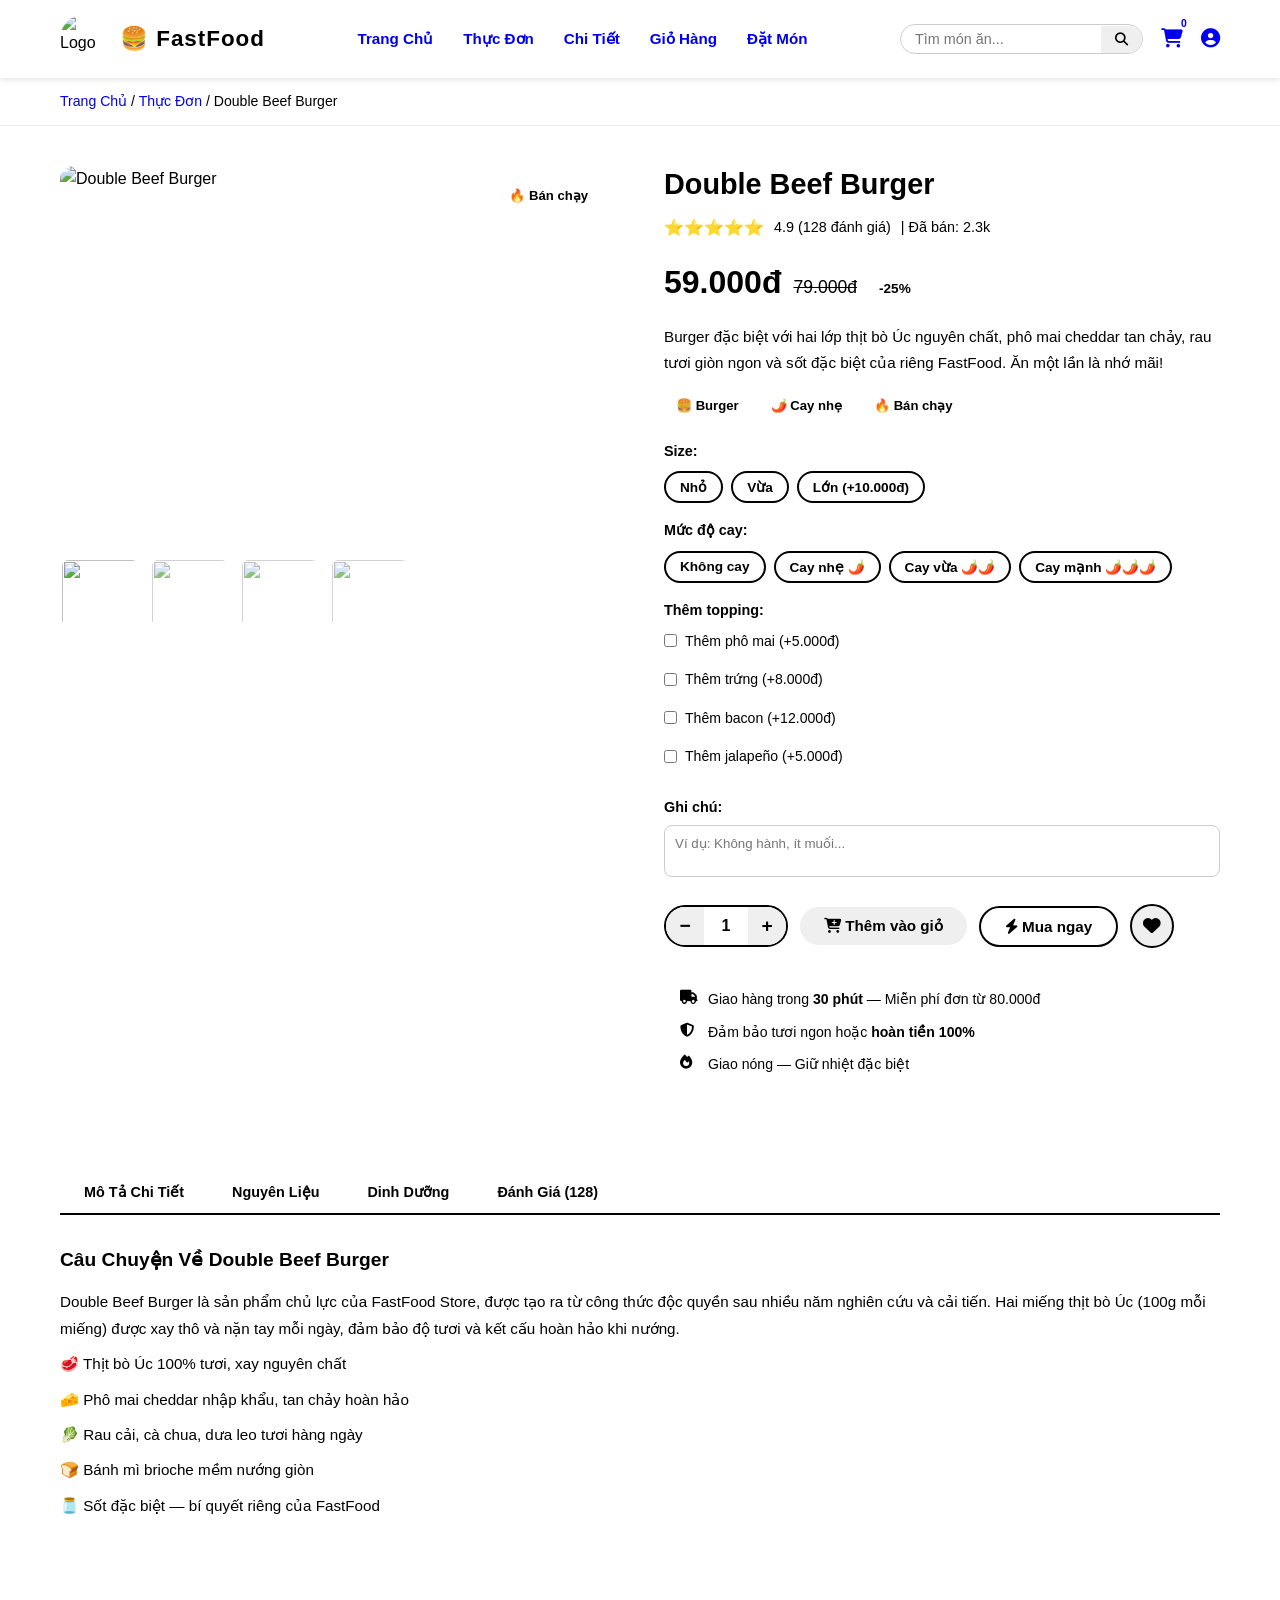
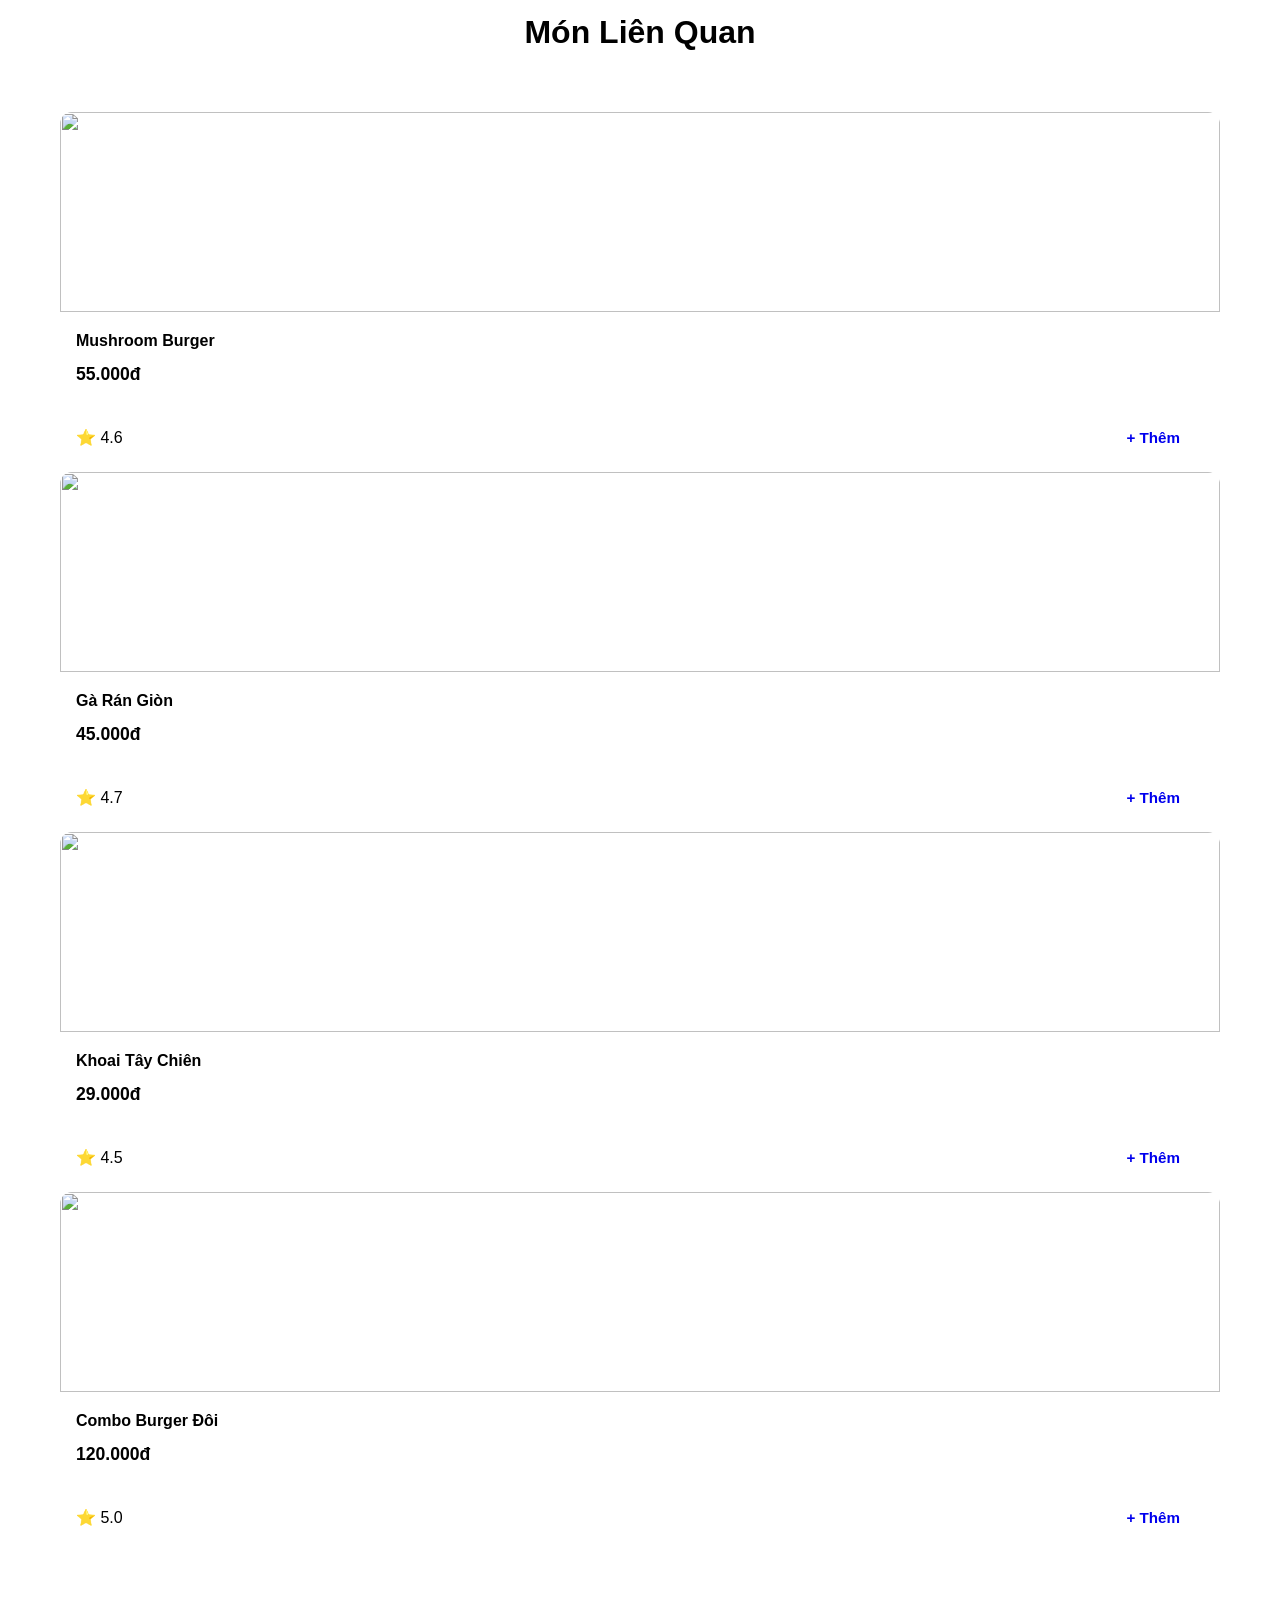
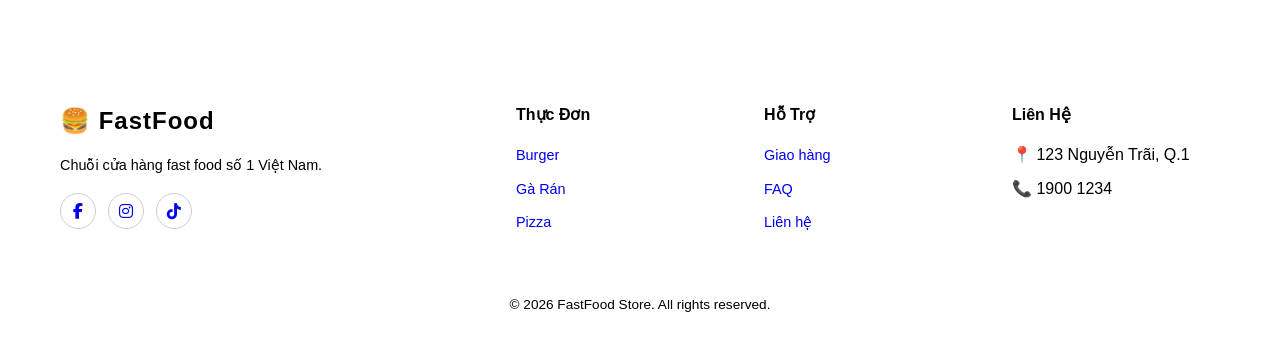
==== FastFood/FastFood Store/chitiet.html @ be637be1 "first commit" ====
<!DOCTYPE html>
<html lang="vi">
<head>
  <meta charset="UTF-8" />
  <meta name="viewport" content="width=device-width, initial-scale=1.0" />
  <title>FastFood Store - Chi Tiết Sản Phẩm</title>
  <link rel="stylesheet" href="https://cdnjs.cloudflare.com/ajax/libs/font-awesome/6.5.0/css/all.min.css" />
  <link href="https://fonts.googleapis.com/css2?family=Poppins:wght@400;600;700;800&display=swap" rel="stylesheet" />
  <link rel="stylesheet" href="css/style.css" />
  <link rel="stylesheet" href="css/chitiet.css" />
</head>
<body>

  <!-- ====== HEADER ====== -->
  <header>
    <div class="header-inner">
      <div class="logo">
        <img src="images/logo.png" alt="Logo" />
        <span class="logo-text">🍔 FastFood</span>
      </div>
      <nav id="main-nav">
        <ul>
          <li><a href="index.html">Trang Chủ</a></li>
          <li><a href="sanpham.html">Thực Đơn</a></li>
          <li><a href="chitiet.html" class="active">Chi Tiết</a></li>
          <li><a href="giohang.html">Giỏ Hàng</a></li>
          <li><a href="datmon.html">Đặt Món</a></li>
        </ul>
      </nav>
      <div class="header-icons">
        <div class="search-bar">
          <input type="text" placeholder="Tìm món ăn..." />
          <button><i class="fa fa-search"></i></button>
        </div>
        <a href="giohang.html"><i class="fa fa-shopping-cart"></i><span class="cart-badge">0</span></a>
        <a href="#"><i class="fa fa-user-circle"></i></a>
        <div class="hamburger" onclick="toggleNav()"><span></span><span></span><span></span></div>
      </div>
    </div>
  </header>

  <!-- ====== MAIN ====== -->
  <main>

    <!-- BREADCRUMB -->
    <div class="breadcrumb">
      <div class="container">
        <a href="index.html">Trang Chủ</a> /
        <a href="sanpham.html">Thực Đơn</a> /
        <span>Double Beef Burger</span>
      </div>
    </div>

    <!-- ── CHI TIẾT SẢN PHẨM ── -->
    <section class="product-detail">
      <div class="container">
        <div class="detail-layout">

          <!-- CỘT TRÁI: Ảnh sản phẩm -->
          <div class="detail-gallery">
            <!-- Ảnh chính -->
            <div class="gallery-main">
              <img src="images/burger1.jpg" alt="Double Beef Burger" id="main-img" />
              <div class="gallery-badge">🔥 Bán chạy</div>
            </div>
            <!-- Thumbnails -->
            <div class="gallery-thumbs">
              <img src="images/burger1.jpg" alt="" class="thumb active" onclick="changeImg(this)" />
              <img src="images/burger1-angle2.jpg" alt="" class="thumb" onclick="changeImg(this)" />
              <img src="images/burger1-detail.jpg" alt="" class="thumb" onclick="changeImg(this)" />
              <img src="images/burger1-ingredients.jpg" alt="" class="thumb" onclick="changeImg(this)" />
            </div>
          </div>

          <!-- CỘT PHẢI: Thông tin sản phẩm -->
          <div class="detail-info">

            <!-- Tên & Đánh giá -->
            <h1 class="product-name">Double Beef Burger</h1>
            <div class="product-rating">
              <span class="stars">⭐⭐⭐⭐⭐</span>
              <span class="rating-count">4.9 (128 đánh giá)</span>
              <span class="sold-count">| Đã bán: 2.3k</span>
            </div>

            <!-- Giá -->
            <div class="product-price">
              <span class="price-current">59.000đ</span>
              <span class="price-old">79.000đ</span>
              <span class="price-discount">-25%</span>
            </div>

            <!-- Mô tả ngắn -->
            <p class="product-short-desc">
              Burger đặc biệt với hai lớp thịt bò Úc nguyên chất, phô mai cheddar tan chảy,
              rau tươi giòn ngon và sốt đặc biệt của riêng FastFood. Ăn một lần là nhớ mãi!
            </p>

            <!-- Tag -->
            <div class="product-tags">
              <span class="tag">🍔 Burger</span>
              <span class="tag">🌶️ Cay nhẹ</span>
              <span class="tag">🔥 Bán chạy</span>
            </div>

            <!-- Chọn tùy chọn -->
            <div class="product-options">

              <div class="option-group">
                <label>Size:</label>
                <div class="option-buttons">
                  <button class="opt-btn">Nhỏ</button>
                  <button class="opt-btn active">Vừa</button>
                  <button class="opt-btn">Lớn (+10.000đ)</button>
                </div>
              </div>

              <div class="option-group">
                <label>Mức độ cay:</label>
                <div class="option-buttons">
                  <button class="opt-btn active">Không cay</button>
                  <button class="opt-btn">Cay nhẹ 🌶️</button>
                  <button class="opt-btn">Cay vừa 🌶️🌶️</button>
                  <button class="opt-btn">Cay mạnh 🌶️🌶️🌶️</button>
                </div>
              </div>

              <div class="option-group">
                <label>Thêm topping:</label>
                <div class="topping-list">
                  <label><input type="checkbox" /> Thêm phô mai (+5.000đ)</label>
                  <label><input type="checkbox" /> Thêm trứng (+8.000đ)</label>
                  <label><input type="checkbox" /> Thêm bacon (+12.000đ)</label>
                  <label><input type="checkbox" /> Thêm jalapeño (+5.000đ)</label>
                </div>
              </div>

            </div>

            <!-- Ghi chú -->
            <div class="note-group">
              <label>Ghi chú:</label>
              <textarea placeholder="Ví dụ: Không hành, ít muối..." rows="2"></textarea>
            </div>

            <!-- Số lượng & Nút -->
            <div class="product-actions">
              <div class="qty-control">
                <button onclick="changeQty(-1)">−</button>
                <span id="qty-display">1</span>
                <button onclick="changeQty(1)">+</button>
              </div>
              <button class="btn btn-primary" onclick="addToCart()">
                <i class="fa fa-cart-plus"></i> Thêm vào giỏ
              </button>
              <button class="btn btn-outline">
                <i class="fa fa-bolt"></i> Mua ngay
              </button>
              <button class="btn-icon btn-wishlist" title="Yêu thích">
                <i class="fa fa-heart"></i>
              </button>
            </div>

            <!-- Thông tin giao hàng -->
            <div class="delivery-info">
              <div class="delivery-item">
                <i class="fa fa-truck"></i>
                <span>Giao hàng trong <strong>30 phút</strong> — Miễn phí đơn từ 80.000đ</span>
              </div>
              <div class="delivery-item">
                <i class="fa fa-shield-alt"></i>
                <span>Đảm bảo tươi ngon hoặc <strong>hoàn tiền 100%</strong></span>
              </div>
              <div class="delivery-item">
                <i class="fa fa-fire"></i>
                <span>Giao nóng — Giữ nhiệt đặc biệt</span>
              </div>
            </div>

          </div><!-- /detail-info -->

        </div><!-- /detail-layout -->
      </div><!-- /container -->
    </section>

    <!-- ── TABS: Mô tả | Thành phần | Dinh dưỡng | Đánh giá ── -->
    <section class="product-tabs-section">
      <div class="container">
        <div class="tabs">
          <button class="tab-btn active" data-tab="tab-desc">Mô Tả Chi Tiết</button>
          <button class="tab-btn" data-tab="tab-ingredients">Nguyên Liệu</button>
          <button class="tab-btn" data-tab="tab-nutrition">Dinh Dưỡng</button>
          <button class="tab-btn" data-tab="tab-reviews">Đánh Giá (128)</button>
        </div>

        <!-- Tab 1: Mô tả -->
        <div class="tab-content active" id="tab-desc">
          <h3>Câu Chuyện Về Double Beef Burger</h3>
          <p>Double Beef Burger là sản phẩm chủ lực của FastFood Store, được tạo ra từ công thức độc quyền sau nhiều năm nghiên cứu và cải tiến. Hai miếng thịt bò Úc (100g mỗi miếng) được xay thô và nặn tay mỗi ngày, đảm bảo độ tươi và kết cấu hoàn hảo khi nướng.</p>
          <ul>
            <li>🥩 Thịt bò Úc 100% tươi, xay nguyên chất</li>
            <li>🧀 Phô mai cheddar nhập khẩu, tan chảy hoàn hảo</li>
            <li>🥬 Rau cải, cà chua, dưa leo tươi hàng ngày</li>
            <li>🍞 Bánh mì brioche mềm nướng giòn</li>
            <li>🫙 Sốt đặc biệt — bí quyết riêng của FastFood</li>
          </ul>
        </div>

        <!-- Tab 2: Nguyên liệu -->
        <div class="tab-content" id="tab-ingredients">
          <div class="ingredients-grid">
            <div class="ingredient-item">
              <img src="images/beef.jpg" alt="Thịt bò" />
              <p>Thịt bò Úc</p>
            </div>
            <div class="ingredient-item">
              <img src="images/cheese.jpg" alt="Phô mai" />
              <p>Phô mai Cheddar</p>
            </div>
            <div class="ingredient-item">
              <img src="images/bun.jpg" alt="Bánh mì" />
              <p>Bánh Brioche</p>
            </div>
            <div class="ingredient-item">
              <img src="images/sauce.jpg" alt="Sốt" />
              <p>Sốt Đặc Biệt</p>
            </div>
            <div class="ingredient-item">
              <img src="images/lettuce.jpg" alt="Rau" />
              <p>Rau Tươi</p>
            </div>
          </div>
          <div class="allergen-box">
            <strong>⚠️ Cảnh báo dị ứng:</strong> Chứa gluten (lúa mì), sữa, trứng. Không phù hợp cho người ăn chay.
          </div>
        </div>

        <!-- Tab 3: Dinh dưỡng -->
        <div class="tab-content" id="tab-nutrition">
          <div class="nutrition-table">
            <table>
              <thead>
                <tr><th>Thành phần</th><th>Mỗi khẩu phần (1 burger)</th><th>% DV</th></tr>
              </thead>
              <tbody>
                <tr><td>Năng lượng</td><td>580 kcal</td><td>29%</td></tr>
                <tr><td>Chất béo tổng</td><td>28g</td><td>36%</td></tr>
                <tr><td>Chất béo bão hòa</td><td>11g</td><td>55%</td></tr>
                <tr><td>Cholesterol</td><td>95mg</td><td>32%</td></tr>
                <tr><td>Natri</td><td>890mg</td><td>39%</td></tr>
                <tr><td>Carbohydrate</td><td>42g</td><td>15%</td></tr>
                <tr><td>Đường</td><td>8g</td><td>—</td></tr>
                <tr><td>Protein</td><td>38g</td><td>76%</td></tr>
                <tr><td>Chất xơ</td><td>3g</td><td>11%</td></tr>
              </tbody>
            </table>
          </div>
        </div>

        <!-- Tab 4: Đánh giá -->
        <div class="tab-content" id="tab-reviews">
          <!-- Tổng quan đánh giá -->
          <div class="review-summary">
            <div class="review-avg">
              <span class="avg-score">4.9</span>
              <div class="avg-stars">⭐⭐⭐⭐⭐</div>
              <p>128 đánh giá</p>
            </div>
            <div class="review-bars">
              <div class="bar-row"><span>5⭐</span><div class="bar"><div class="bar-fill" style="width:80%"></div></div><span>80%</span></div>
              <div class="bar-row"><span>4⭐</span><div class="bar"><div class="bar-fill" style="width:15%"></div></div><span>15%</span></div>
              <div class="bar-row"><span>3⭐</span><div class="bar"><div class="bar-fill" style="width:4%"></div></div><span>4%</span></div>
              <div class="bar-row"><span>2⭐</span><div class="bar"><div class="bar-fill" style="width:1%"></div></div><span>1%</span></div>
              <div class="bar-row"><span>1⭐</span><div class="bar"><div class="bar-fill" style="width:0%"></div></div><span>0%</span></div>
            </div>
          </div>

          <!-- Danh sách reviews -->
          <div class="review-list">
            <div class="review-item">
              <div class="review-author">
                <img src="images/user1.jpg" alt="User" />
                <div>
                  <strong>Nguyễn Minh</strong>
                  <span>⭐⭐⭐⭐⭐</span>
                  <small>01/10/2026</small>
                </div>
              </div>
              <p>"Burger cực ngon! Thịt bò tươi, phô mai tan chảy hoàn hảo. Lần sau chắc chắn đặt lại!"</p>
              <div class="review-helpful">
                <button><i class="fa fa-thumbs-up"></i> Hữu ích (12)</button>
              </div>
            </div>
            <div class="review-item">
              <div class="review-author">
                <img src="images/user2.jpg" alt="User" />
                <div>
                  <strong>Trần Thu Hà</strong>
                  <span>⭐⭐⭐⭐⭐</span>
                  <small>28/09/2026</small>
                </div>
              </div>
              <p>"Giao hàng nhanh, đồ ăn còn nóng hổi. Sốt đặc biệt mới ăn lần đầu mà đã ghiền!"</p>
              <div class="review-helpful">
                <button><i class="fa fa-thumbs-up"></i> Hữu ích (8)</button>
              </div>
            </div>
          </div>

          <!-- Form viết đánh giá -->
          <div class="write-review">
            <h4>Viết Đánh Giá Của Bạn</h4>
            <div class="star-select">
              <span>⭐</span><span>⭐</span><span>⭐</span><span>⭐</span><span>⭐</span>
            </div>
            <textarea placeholder="Chia sẻ cảm nhận của bạn..." rows="3"></textarea>
            <button class="btn btn-primary">Gửi Đánh Giá</button>
          </div>
        </div>

      </div><!-- /container -->
    </section>

    <!-- ── SẢN PHẨM LIÊN QUAN ── -->
    <section class="related-section">
      <div class="container">
        <div class="section-title">
          <h2>Món Liên Quan</h2>
          <div class="divider"></div>
        </div>
        <div class="products-grid">
          <div class="card">
            <img src="images/burger2.jpg" alt="" class="card-img"/>
            <div class="card-body">
              <h3 class="card-title">Mushroom Burger</h3>
              <span class="card-price">55.000đ</span>
            </div>
            <div class="card-footer">
              <span>⭐ 4.6</span>
              <a href="chitiet.html" class="btn btn-primary btn-sm">+ Thêm</a>
            </div>
          </div>
          <div class="card">
            <img src="images/chicken1.jpg" alt="" class="card-img"/>
            <div class="card-body">
              <h3 class="card-title">Gà Rán Giòn</h3>
              <span class="card-price">45.000đ</span>
            </div>
            <div class="card-footer">
              <span>⭐ 4.7</span>
              <a href="chitiet.html" class="btn btn-primary btn-sm">+ Thêm</a>
            </div>
          </div>
          <div class="card">
            <img src="images/fries1.jpg" alt="" class="card-img"/>
            <div class="card-body">
              <h3 class="card-title">Khoai Tây Chiên</h3>
              <span class="card-price">29.000đ</span>
            </div>
            <div class="card-footer">
              <span>⭐ 4.5</span>
              <a href="chitiet.html" class="btn btn-primary btn-sm">+ Thêm</a>
            </div>
          </div>
          <div class="card">
            <img src="images/combo1.jpg" alt="" class="card-img"/>
            <div class="card-body">
              <h3 class="card-title">Combo Burger Đôi</h3>
              <span class="card-price">120.000đ</span>
            </div>
            <div class="card-footer">
              <span>⭐ 5.0</span>
              <a href="chitiet.html" class="btn btn-primary btn-sm">+ Thêm</a>
            </div>
          </div>
        </div>
      </div>
    </section>

  </main>

  <!-- ====== FOOTER ====== -->
  <footer>
    <div class="footer-grid">
      <div class="footer-col footer-brand">
        <div class="logo-text">🍔 FastFood</div>
        <p>Chuỗi cửa hàng fast food số 1 Việt Nam.</p>
        <div class="social-links">
          <a href="#"><i class="fab fa-facebook-f"></i></a>
          <a href="#"><i class="fab fa-instagram"></i></a>
          <a href="#"><i class="fab fa-tiktok"></i></a>
        </div>
      </div>
      <div class="footer-col">
        <h4>Thực Đơn</h4>
        <ul><li><a href="#">Burger</a></li><li><a href="#">Gà Rán</a></li><li><a href="#">Pizza</a></li></ul>
      </div>
      <div class="footer-col">
        <h4>Hỗ Trợ</h4>
        <ul><li><a href="#">Giao hàng</a></li><li><a href="#">FAQ</a></li><li><a href="#">Liên hệ</a></li></ul>
      </div>
      <div class="footer-col">
        <h4>Liên Hệ</h4>
        <ul><li>📍 123 Nguyễn Trãi, Q.1</li><li>📞 1900 1234</li></ul>
      </div>
    </div>
    <div class="footer-bottom"><p>© 2026 FastFood Store. All rights reserved.</p></div>
  </footer>

  <script>
    function toggleNav() {
      document.getElementById('main-nav').classList.toggle('open');
    }
    // Tabs
    document.querySelectorAll('.tab-btn').forEach(btn => {
      btn.addEventListener('click', function() {
        document.querySelectorAll('.tab-btn').forEach(b => b.classList.remove('active'));
        document.querySelectorAll('.tab-content').forEach(c => c.classList.remove('active'));
        this.classList.add('active');
        document.getElementById(this.dataset.tab).classList.add('active');
      });
    });
    // Quantity
    let qty = 1;
    function changeQty(delta) {
      qty = Math.max(1, qty + delta);
      document.getElementById('qty-display').textContent = qty;
    }
    // Gallery
    function changeImg(el) {
      document.querySelectorAll('.thumb').forEach(t => t.classList.remove('active'));
      el.classList.add('active');
      document.getElementById('main-img').src = el.src;
    }
    // Options
    document.querySelectorAll('.opt-btn').forEach(btn => {
      btn.addEventListener('click', function() {
        this.closest('.option-buttons').querySelectorAll('.opt-btn').forEach(b => b.classList.remove('active'));
        this.classList.add('active');
      });
    });
  </script>

</body>
</html>
---- FastFood/FastFood Store/css/style.css ----
/* ===========================
   STYLE.CSS - GLOBAL STYLES
   FASTFOOD-STORE
   =========================== */

/* --- RESET & BASE --- */
* {
  margin: 0;
  padding: 0;
  box-sizing: border-box;
}

body {
  font-family: 'Segoe UI', Tahoma, Geneva, Verdana, sans-serif;
  font-size: 16px;
  line-height: 1.6;
  /* TODO: background-color: ; */
  /* TODO: color: ; */
}

a {
  text-decoration: none;
  /* TODO: color: ; */
}

a:hover {
  /* TODO: color: ; */
}

ul {
  list-style: none;
}

img {
  max-width: 100%;
  display: block;
}

.container {
  max-width: 1200px;
  margin: 0 auto;
  padding: 0 20px;
}

/* ===========================
   HEADER
   =========================== */
header {
  /* TODO: background-color: ; */
  /* TODO: border-bottom: ; */
  position: sticky;
  top: 0;
  z-index: 999;
  box-shadow: 0 2px 6px rgba(0,0,0,0.1);
}

.header-inner {
  display: flex;
  align-items: center;
  justify-content: space-between;
  padding: 14px 20px;
  max-width: 1200px;
  margin: 0 auto;
}

/* Logo */
.logo {
  display: flex;
  align-items: center;
  gap: 10px;
}

.logo img {
  width: 50px;
  height: 50px;
  border-radius: 50%;
  /* TODO: border: 2px solid ; */
  object-fit: cover;
}

.logo-text {
  font-size: 1.4rem;
  font-weight: 800;
  letter-spacing: 1px;
  /* TODO: color: ; */
}

/* Navigation */
nav ul {
  display: flex;
  gap: 30px;
}

nav ul li a {
  font-weight: 600;
  font-size: 0.95rem;
  padding: 6px 0;
  /* TODO: color: ; */
  border-bottom: 2px solid transparent;
  transition: border-color 0.2s;
}

nav ul li a:hover,
nav ul li a.active {
  /* TODO: border-bottom-color: ; */
  /* TODO: color: ; */
}

/* Header Icons (Search, Cart, User) */
.header-icons {
  display: flex;
  align-items: center;
  gap: 18px;
}

.header-icons a {
  font-size: 1.2rem;
  position: relative;
  /* TODO: color: ; */
}

/* Cart badge */
.cart-badge {
  position: absolute;
  top: -8px;
  right: -10px;
  font-size: 0.65rem;
  font-weight: 700;
  width: 18px;
  height: 18px;
  border-radius: 50%;
  display: flex;
  align-items: center;
  justify-content: center;
  /* TODO: background-color: ; */
  /* TODO: color: ; */
}

/* Search Bar inline */
.search-bar {
  display: flex;
  align-items: center;
  border: 1px solid #ccc;
  border-radius: 25px;
  overflow: hidden;
  /* TODO: background-color: ; */
}

.search-bar input {
  border: none;
  outline: none;
  padding: 6px 14px;
  font-size: 0.9rem;
  background: transparent;
  /* TODO: color: ; */
  width: 200px;
}

.search-bar button {
  border: none;
  padding: 6px 14px;
  cursor: pointer;
  /* TODO: background-color: ; */
  /* TODO: color: ; */
}

/* Hamburger (Mobile) */
.hamburger {
  display: none;
  flex-direction: column;
  gap: 5px;
  cursor: pointer;
}

.hamburger span {
  display: block;
  width: 25px;
  height: 3px;
  border-radius: 3px;
  /* TODO: background-color: ; */
}

/* ===========================
   FOOTER
   =========================== */
footer {
  /* TODO: background-color: ; */
  /* TODO: color: ; */
  padding: 50px 0 20px;
  margin-top: 60px;
}

.footer-grid {
  display: grid;
  grid-template-columns: 2fr 1fr 1fr 1fr;
  gap: 40px;
  max-width: 1200px;
  margin: 0 auto;
  padding: 0 20px;
}

.footer-brand .logo-text {
  font-size: 1.5rem;
  margin-bottom: 12px;
}

.footer-brand p {
  font-size: 0.9rem;
  /* TODO: color: ; */
  line-height: 1.7;
}

.footer-col h4 {
  font-size: 1rem;
  font-weight: 700;
  margin-bottom: 14px;
  /* TODO: color: ; */
}

.footer-col ul li {
  margin-bottom: 8px;
}

.footer-col ul li a {
  font-size: 0.9rem;
  /* TODO: color: ; */
  transition: color 0.2s;
}

.footer-col ul li a:hover {
  /* TODO: color: ; */
}

/* Social Icons */
.social-links {
  display: flex;
  gap: 12px;
  margin-top: 16px;
}

.social-links a {
  width: 36px;
  height: 36px;
  border-radius: 50%;
  display: flex;
  align-items: center;
  justify-content: center;
  font-size: 1rem;
  border: 1px solid #ccc;
  /* TODO: color: ; */
  /* TODO: background-color: ; */
  transition: all 0.2s;
}

.social-links a:hover {
  /* TODO: background-color: ; */
  /* TODO: color: ; */
}

/* Footer Bottom */
.footer-bottom {
  text-align: center;
  padding: 20px;
  margin-top: 30px;
  border-top: 1px solid rgba(255,255,255,0.1);
  font-size: 0.85rem;
  /* TODO: color: ; */
}

/* ===========================
   BUTTONS
   =========================== */
.btn {
  display: inline-block;
  padding: 10px 24px;
  border-radius: 25px;
  font-weight: 600;
  font-size: 0.95rem;
  cursor: pointer;
  border: none;
  transition: all 0.25s;
}

.btn-primary {
  /* TODO: background-color: ; */
  /* TODO: color: ; */
}

.btn-primary:hover {
  /* TODO: background-color: ; */
}

.btn-outline {
  background: transparent;
  border: 2px solid;
  /* TODO: border-color: ; */
  /* TODO: color: ; */
}

.btn-outline:hover {
  /* TODO: background-color: ; */
  /* TODO: color: ; */
}

/* ===========================
   SECTION TITLE
   =========================== */
.section-title {
  text-align: center;
  margin-bottom: 40px;
}

.section-title h2 {
  font-size: 2rem;
  font-weight: 800;
  /* TODO: color: ; */
}

.section-title p {
  font-size: 1rem;
  margin-top: 8px;
  /* TODO: color: ; */
}

.section-title .divider {
  width: 60px;
  height: 4px;
  border-radius: 2px;
  margin: 10px auto 0;
  /* TODO: background-color: ; */
}

/* ===========================
   PRODUCT CARD (shared)
   =========================== */
.card {
  border-radius: 12px;
  overflow: hidden;
  /* TODO: background-color: ; */
  /* TODO: box-shadow: ; */
  transition: transform 0.25s, box-shadow 0.25s;
}

.card:hover {
  transform: translateY(-5px);
  /* TODO: box-shadow: ; */
}

.card-img {
  width: 100%;
  height: 200px;
  object-fit: cover;
}

.card-body {
  padding: 16px;
}

.card-title {
  font-size: 1rem;
  font-weight: 700;
  margin-bottom: 6px;
  /* TODO: color: ; */
}

.card-desc {
  font-size: 0.85rem;
  /* TODO: color: ; */
  margin-bottom: 10px;
}

.card-price {
  font-size: 1.1rem;
  font-weight: 800;
  /* TODO: color: ; */
}

.card-footer {
  display: flex;
  justify-content: space-between;
  align-items: center;
  padding: 12px 16px;
  /* TODO: border-top: 1px solid ; */
}

/* ===========================
   RESPONSIVE
   =========================== */
@media (max-width: 992px) {
  .footer-grid {
    grid-template-columns: 1fr 1fr;
  }
}

@media (max-width: 768px) {
  nav {
    display: none;
  }

  nav.open {
    display: block;
    position: absolute;
    top: 70px;
    left: 0;
    width: 100%;
    padding: 20px;
    /* TODO: background-color: ; */
  }

  nav.open ul {
    flex-direction: column;
    gap: 14px;
  }

  .hamburger {
    display: flex;
  }

  .footer-grid {
    grid-template-columns: 1fr;
  }

  .search-bar {
    display: none;
  }
}
---- FastFood/FastFood Store/css/chitiet.css ----
/* ===========================
   CHITIET.CSS - TRANG CHI TIẾT
   =========================== */

/* Breadcrumb */
.breadcrumb {
  padding: 12px 0;
  font-size: 0.88rem;
  /* TODO: background-color: ; */
  border-bottom: 1px solid #eee;
}
.breadcrumb a { /* TODO: color: ; */ }

/* ── DETAIL LAYOUT ── */
.product-detail { padding: 40px 0; }

.detail-layout {
  display: grid;
  grid-template-columns: 1fr 1fr;
  gap: 48px;
  align-items: start;
}

/* ── GALLERY ── */
.detail-gallery { position: sticky; top: 80px; }

.gallery-main {
  position: relative;
  border-radius: 14px;
  overflow: hidden;
  /* TODO: background: ; */
  /* TODO: box-shadow: ; */
  margin-bottom: 12px;
}

.gallery-main img {
  width: 100%;
  height: 380px;
  object-fit: cover;
  transition: transform 0.3s;
}

.gallery-main:hover img { transform: scale(1.03); }

.gallery-badge {
  position: absolute;
  top: 14px;
  right: 14px;
  padding: 5px 14px;
  border-radius: 20px;
  font-size: 0.82rem;
  font-weight: 700;
  /* TODO: background: ; */
  /* TODO: color: ; */
}

.gallery-thumbs {
  display: flex;
  gap: 10px;
}

.thumb {
  width: 80px;
  height: 70px;
  object-fit: cover;
  border-radius: 8px;
  cursor: pointer;
  border: 2px solid transparent;
  transition: border-color 0.2s;
  opacity: 0.7;
}

.thumb:hover,
.thumb.active {
  opacity: 1;
  /* TODO: border-color: ; */
}

/* ── INFO ── */
.detail-info {}

.product-name {
  font-size: 1.8rem;
  font-weight: 800;
  line-height: 1.3;
  margin-bottom: 12px;
  /* TODO: color: ; */
}

.product-rating {
  display: flex;
  align-items: center;
  gap: 10px;
  margin-bottom: 16px;
  font-size: 0.9rem;
  /* TODO: color: ; */
}

.stars { font-size: 1rem; }

/* Price */
.product-price {
  display: flex;
  align-items: baseline;
  gap: 12px;
  margin-bottom: 16px;
}

.price-current {
  font-size: 2rem;
  font-weight: 800;
  /* TODO: color: ; */
}

.price-old {
  font-size: 1.1rem;
  text-decoration: line-through;
  /* TODO: color: ; */
}

.price-discount {
  padding: 3px 10px;
  border-radius: 10px;
  font-size: 0.85rem;
  font-weight: 700;
  /* TODO: background: ; */
  /* TODO: color: ; */
}

.product-short-desc {
  font-size: 0.95rem;
  line-height: 1.7;
  margin-bottom: 16px;
  /* TODO: color: ; */
}

/* Tags */
.product-tags {
  display: flex;
  flex-wrap: wrap;
  gap: 8px;
  margin-bottom: 20px;
}

.tag {
  padding: 4px 12px;
  border-radius: 12px;
  font-size: 0.82rem;
  font-weight: 600;
  /* TODO: background: ; */
  /* TODO: color: ; */
}

/* ── OPTIONS ── */
.product-options { margin-bottom: 20px; }

.option-group {
  margin-bottom: 16px;
}

.option-group label {
  font-weight: 700;
  font-size: 0.9rem;
  display: block;
  margin-bottom: 8px;
  /* TODO: color: ; */
}

.option-buttons {
  display: flex;
  flex-wrap: wrap;
  gap: 8px;
}

.opt-btn {
  padding: 6px 14px;
  border-radius: 20px;
  border: 2px solid;
  font-size: 0.85rem;
  font-weight: 600;
  cursor: pointer;
  transition: all 0.2s;
  /* TODO: border-color: ; */
  /* TODO: color: ; */
  background: transparent;
}

.opt-btn.active,
.opt-btn:hover {
  /* TODO: background: ; */
  /* TODO: color: ; */
  /* TODO: border-color: ; */
}

.topping-list {
  display: flex;
  flex-direction: column;
  gap: 8px;
}

.topping-list label {
  font-size: 0.88rem;
  font-weight: 400 !important;
  display: flex;
  align-items: center;
  gap: 8px;
  cursor: pointer;
}

/* Note */
.note-group {
  margin-bottom: 20px;
}

.note-group label {
  font-weight: 700;
  font-size: 0.9rem;
  display: block;
  margin-bottom: 6px;
}

.note-group textarea {
  width: 100%;
  padding: 10px;
  border-radius: 8px;
  border: 1px solid #ccc;
  resize: none;
  font-family: inherit;
}

/* ── ACTIONS ── */
.product-actions {
  display: flex;
  align-items: center;
  flex-wrap: wrap;
  gap: 12px;
  margin-bottom: 24px;
}

.qty-control {
  display: flex;
  align-items: center;
  gap: 0;
  border-radius: 25px;
  overflow: hidden;
  border: 2px solid;
  /* TODO: border-color: ; */
}

.qty-control button {
  width: 38px;
  height: 38px;
  border: none;
  cursor: pointer;
  font-size: 1.2rem;
  font-weight: 700;
  /* TODO: background: ; */
  /* TODO: color: ; */
  transition: background 0.2s;
}

.qty-control button:hover {
  /* TODO: background: ; */
}

#qty-display {
  width: 44px;
  text-align: center;
  font-size: 1rem;
  font-weight: 700;
}

.btn-wishlist {
  width: 44px;
  height: 44px;
  border-radius: 50%;
  border: 2px solid;
  /* TODO: border-color: ; */
  /* TODO: color: ; */
  font-size: 1.1rem;
}

/* Delivery info */
.delivery-info {
  display: flex;
  flex-direction: column;
  gap: 10px;
  padding: 16px;
  border-radius: 10px;
  /* TODO: background: ; */
  /* TODO: border: 1px solid ; */
}

.delivery-item {
  display: flex;
  align-items: flex-start;
  gap: 12px;
  font-size: 0.88rem;
  /* TODO: color: ; */
}

.delivery-item i {
  /* TODO: color: ; */
  width: 16px;
  flex-shrink: 0;
  margin-top: 2px;
}

/* ── TABS ── */
.product-tabs-section {
  padding: 40px 0;
  /* TODO: background: ; */
}

.tabs {
  display: flex;
  gap: 0;
  border-bottom: 2px solid;
  /* TODO: border-color: ; */
  margin-bottom: 30px;
  overflow-x: auto;
}

.tab-btn {
  padding: 12px 24px;
  border: none;
  background: transparent;
  font-weight: 600;
  font-size: 0.9rem;
  cursor: pointer;
  /* TODO: color: ; */
  border-bottom: 3px solid transparent;
  margin-bottom: -2px;
  white-space: nowrap;
}

.tab-btn.active {
  /* TODO: color: ; */
  /* TODO: border-bottom-color: ; */
}

.tab-content {
  display: none;
  animation: fadeIn 0.3s ease;
}

.tab-content.active { display: block; }

@keyframes fadeIn { from { opacity: 0; transform: translateY(6px); } to { opacity: 1; transform: none; } }

.tab-content h3 {
  font-size: 1.2rem;
  font-weight: 700;
  margin-bottom: 12px;
  /* TODO: color: ; */
}

.tab-content p,
.tab-content li {
  font-size: 0.95rem;
  line-height: 1.8;
  /* TODO: color: ; */
  margin-bottom: 8px;
}

/* Ingredients */
.ingredients-grid {
  display: flex;
  flex-wrap: wrap;
  gap: 16px;
  margin-bottom: 20px;
}

.ingredient-item {
  text-align: center;
  width: 90px;
}

.ingredient-item img {
  width: 70px;
  height: 70px;
  border-radius: 50%;
  object-fit: cover;
  margin: 0 auto 6px;
  border: 2px solid #eee;
}

.ingredient-item p {
  font-size: 0.8rem;
  font-weight: 600;
}

.allergen-box {
  padding: 12px 16px;
  border-radius: 8px;
  font-size: 0.88rem;
  /* TODO: background: ; */
  /* TODO: border: 1px solid ; */
  /* TODO: color: ; */
}

/* Nutrition table */
.nutrition-table table {
  width: 100%;
  border-collapse: collapse;
  font-size: 0.9rem;
}

.nutrition-table th,
.nutrition-table td {
  padding: 10px 14px;
  text-align: left;
  border-bottom: 1px solid #eee;
}

.nutrition-table th {
  font-weight: 700;
  /* TODO: background: ; */
  /* TODO: color: ; */
}

/* Reviews */
.review-summary {
  display: flex;
  gap: 40px;
  align-items: flex-start;
  margin-bottom: 30px;
  flex-wrap: wrap;
}

.review-avg {
  text-align: center;
}

.avg-score {
  font-size: 3.5rem;
  font-weight: 900;
  /* TODO: color: ; */
}

.review-bars { flex: 1; min-width: 200px; }

.bar-row {
  display: flex;
  align-items: center;
  gap: 10px;
  margin-bottom: 6px;
  font-size: 0.85rem;
}

.bar {
  flex: 1;
  height: 8px;
  border-radius: 4px;
  /* TODO: background: ; */
  overflow: hidden;
}

.bar-fill {
  height: 100%;
  border-radius: 4px;
  /* TODO: background: ; */
}

.review-list { display: flex; flex-direction: column; gap: 20px; margin-bottom: 30px; }

.review-item {
  padding: 16px;
  border-radius: 10px;
  /* TODO: background: ; */
  /* TODO: border: 1px solid ; */
}

.review-author {
  display: flex;
  align-items: center;
  gap: 12px;
  margin-bottom: 10px;
}

.review-author img {
  width: 44px;
  height: 44px;
  border-radius: 50%;
  object-fit: cover;
}

.review-author div {
  display: flex;
  flex-direction: column;
  gap: 2px;
}

.review-author strong { font-size: 0.95rem; }
.review-author span { font-size: 0.8rem; }
.review-author small { font-size: 0.78rem; /* TODO: color: ; */ }

.review-helpful button {
  background: none;
  border: 1px solid #ccc;
  padding: 4px 12px;
  border-radius: 12px;
  font-size: 0.8rem;
  cursor: pointer;
  margin-top: 8px;
  /* TODO: color: ; */
}

.write-review h4 {
  font-size: 1rem;
  font-weight: 700;
  margin-bottom: 12px;
}

.star-select {
  font-size: 1.5rem;
  cursor: pointer;
  margin-bottom: 10px;
}

.write-review textarea {
  width: 100%;
  padding: 12px;
  border: 1px solid #ccc;
  border-radius: 8px;
  resize: none;
  font-family: inherit;
  margin-bottom: 12px;
}

/* Related */
.related-section { padding: 40px 0; }

/* Responsive */
@media (max-width: 900px) {
  .detail-layout { grid-template-columns: 1fr; }
  .detail-gallery { position: static; }
}
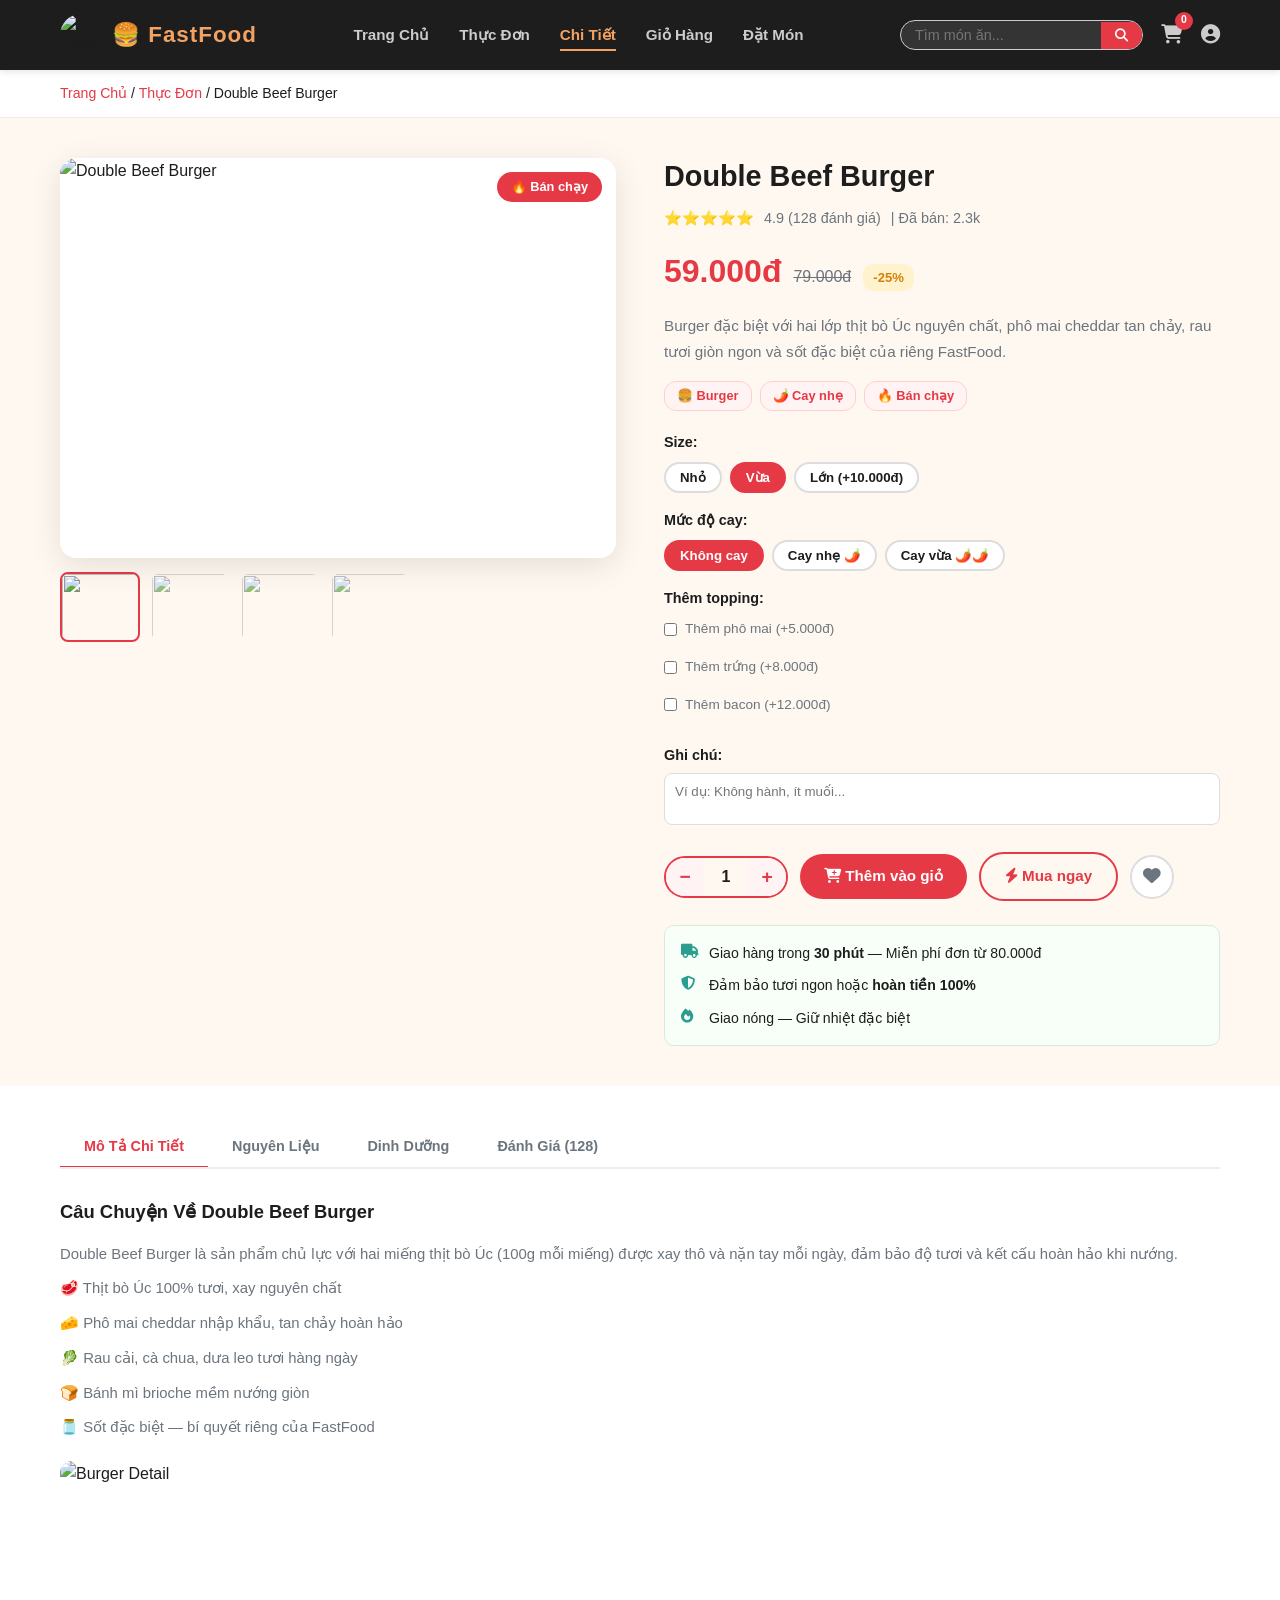
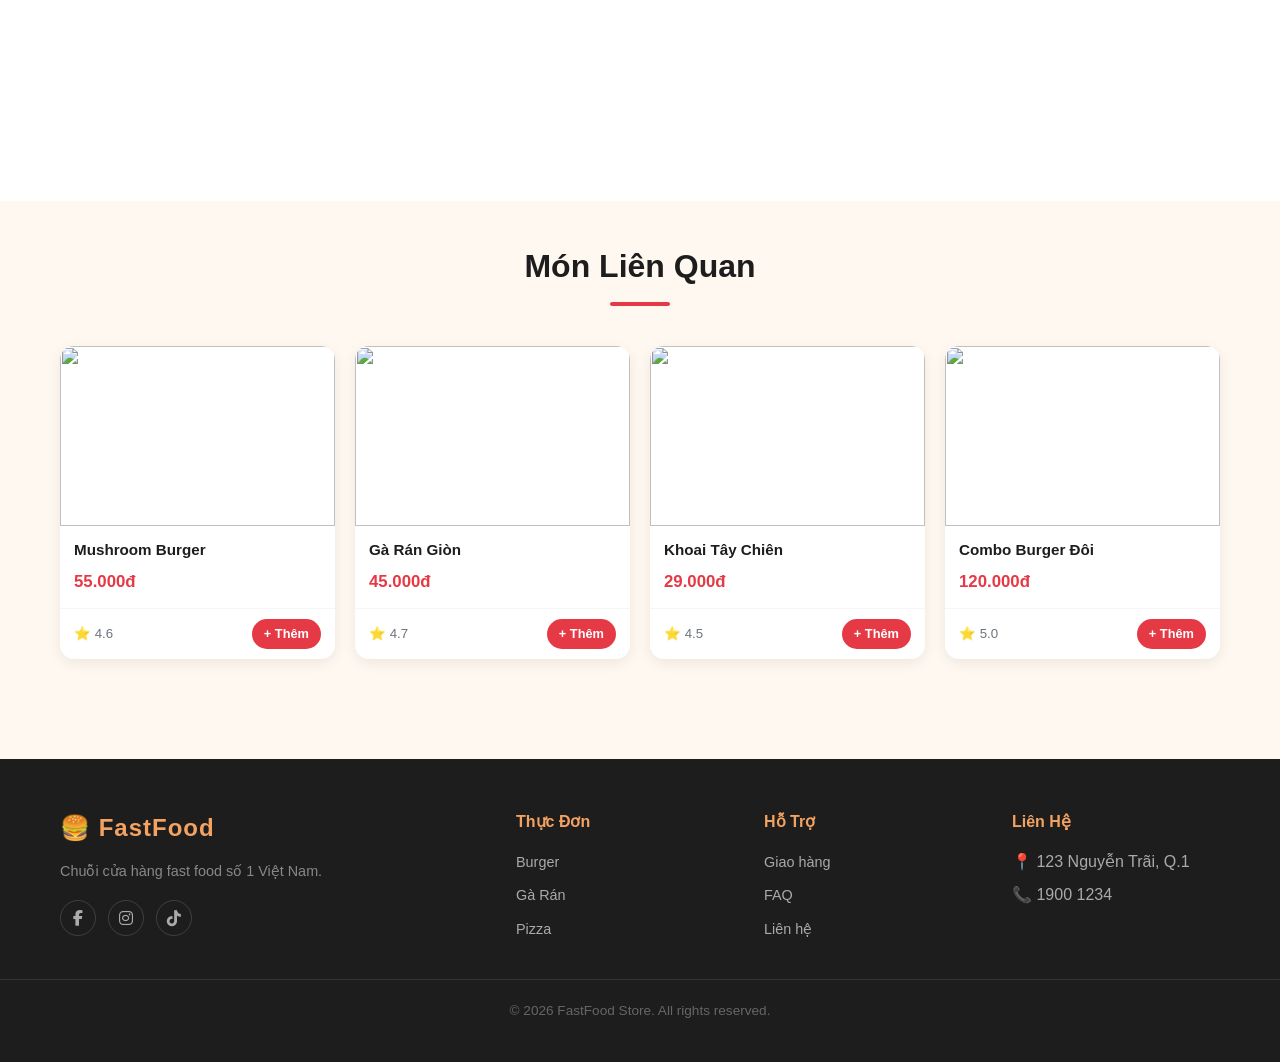
==== commit ab96f993: "finishUp code dự án Fast-Food" ====
--- a/FastFood/FastFood Store/chitiet.html
+++ b/FastFood/FastFood Store/chitiet.html
@@ -8,14 +8,142 @@
   <link href="https://fonts.googleapis.com/css2?family=Poppins:wght@400;600;700;800&display=swap" rel="stylesheet" />
   <link rel="stylesheet" href="css/style.css" />
   <link rel="stylesheet" href="css/chitiet.css" />
+  <style>
+    :root { --primary:#E63946; --secondary:#F4A261; --dark:#1D1D1D; --light:#FFF8F0; --gray:#6C757D; }
+    body { background:var(--light); font-family:'Poppins',sans-serif; color:var(--dark); }
+    header { background:var(--dark); }
+    .logo-text { color:var(--secondary); }
+    nav ul li a { color:#ccc; }
+    nav ul li a:hover, nav ul li a.active { color:var(--secondary); border-bottom-color:var(--secondary); }
+    .header-icons a { color:#ccc; }
+    .cart-badge { background:var(--primary); color:#fff; }
+    .search-bar { background:rgba(255,255,255,0.1); }
+    .search-bar input { color:#fff; }
+    .search-bar button { background:var(--primary); color:#fff; }
+    .hamburger span { background:#ccc; }
+    .btn-primary { background:var(--primary); color:#fff; }
+    .btn-primary:hover { background:#c62836; }
+    .btn-outline { border-color:var(--primary); color:var(--primary); }
+    .btn-outline:hover { background:var(--primary); color:#fff; }
+    .section-title h2 { color:var(--dark); }
+    .divider { background:var(--primary); }
+
+    .breadcrumb { padding:12px 0; font-size:0.88rem; background:#fff; border-bottom:1px solid #eee; }
+    .breadcrumb a { color:var(--primary); }
+
+    /* DETAIL */
+    .product-detail { padding:40px 0; }
+    .detail-layout { display:grid; grid-template-columns:1fr 1fr; gap:48px; align-items:start; }
+
+    /* GALLERY */
+    .detail-gallery { position:sticky; top:80px; }
+    .gallery-main { border-radius:16px; overflow:hidden; background:#fff; box-shadow:0 8px 32px rgba(0,0,0,0.1); margin-bottom:14px; position:relative; }
+    .gallery-main img { width:100%; height:400px; object-fit:cover; transition:transform 0.3s; }
+    .gallery-main:hover img { transform:scale(1.03); }
+    .gallery-badge { position:absolute; top:14px; right:14px; background:var(--primary); color:#fff; padding:5px 14px; border-radius:20px; font-size:0.8rem; font-weight:700; }
+    .gallery-thumbs { display:flex; gap:10px; }
+    .thumb { width:80px; height:70px; object-fit:cover; border-radius:8px; cursor:pointer; border:2px solid transparent; transition:border-color 0.2s; opacity:0.7; }
+    .thumb:hover, .thumb.active { opacity:1; border-color:var(--primary); }
+
+    /* INFO */
+    .product-name { font-size:1.8rem; font-weight:800; color:var(--dark); margin-bottom:12px; line-height:1.3; }
+    .product-rating { display:flex; align-items:center; gap:10px; margin-bottom:16px; font-size:0.9rem; color:var(--gray); }
+    .product-price { display:flex; align-items:baseline; gap:12px; margin-bottom:16px; }
+    .price-current { font-size:2rem; font-weight:800; color:var(--primary); }
+    .price-old { font-size:1rem; text-decoration:line-through; color:var(--gray); }
+    .price-discount { padding:3px 10px; border-radius:10px; font-size:0.82rem; font-weight:700; background:#fff3cd; color:#d4800a; }
+    .product-short-desc { font-size:0.95rem; line-height:1.7; color:var(--gray); margin-bottom:16px; }
+
+    .product-tags { display:flex; flex-wrap:wrap; gap:8px; margin-bottom:20px; }
+    .tag { padding:4px 12px; border-radius:12px; font-size:0.8rem; font-weight:600; background:#fff3f3; color:var(--primary); border:1px solid #ffd0d0; }
+
+    .option-group { margin-bottom:16px; }
+    .option-group > label { font-weight:700; font-size:0.9rem; display:block; margin-bottom:8px; color:var(--dark); }
+    .option-buttons { display:flex; flex-wrap:wrap; gap:8px; }
+    .opt-btn { padding:6px 14px; border-radius:20px; border:2px solid #ddd; font-size:0.83rem; font-weight:600; cursor:pointer; background:#fff; color:var(--dark); transition:all 0.2s; }
+    .opt-btn.active, .opt-btn:hover { background:var(--primary); color:#fff; border-color:var(--primary); }
+    .topping-list { display:flex; flex-direction:column; gap:8px; }
+    .topping-list label { font-size:0.85rem; font-weight:400 !important; display:flex; align-items:center; gap:8px; cursor:pointer; color:var(--gray); }
+    .note-group { margin-bottom:20px; }
+    .note-group label { font-weight:700; font-size:0.9rem; display:block; margin-bottom:6px; }
+    .note-group textarea { width:100%; padding:10px; border-radius:8px; border:1px solid #ddd; resize:none; font-family:inherit; }
+
+    .product-actions { display:flex; align-items:center; flex-wrap:wrap; gap:12px; margin-bottom:24px; }
+    .qty-control { display:flex; align-items:center; border-radius:25px; overflow:hidden; border:2px solid var(--primary); }
+    .qty-control button { width:38px; height:38px; border:none; cursor:pointer; font-size:1.2rem; font-weight:700; background:#fff3f3; color:var(--primary); transition:background 0.2s; }
+    .qty-control button:hover { background:var(--primary); color:#fff; }
+    #qty-display { width:44px; text-align:center; font-size:1rem; font-weight:700; }
+    .btn-wishlist { width:44px; height:44px; border-radius:50%; border:2px solid #ddd; background:#fff; color:var(--gray); font-size:1.1rem; cursor:pointer; }
+    .btn-wishlist:hover { border-color:var(--primary); color:var(--primary); }
+
+    .delivery-info { display:flex; flex-direction:column; gap:10px; padding:16px; border-radius:10px; background:#f8fff8; border:1px solid #d4edda; margin-top:16px; }
+    .delivery-item { display:flex; align-items:flex-start; gap:12px; font-size:0.88rem; color:var(--dark); }
+    .delivery-item i { color:#2A9D8F; width:16px; flex-shrink:0; margin-top:2px; }
+
+    /* TABS */
+    .product-tabs-section { padding:40px 0; background:#fff; }
+    .tabs { display:flex; border-bottom:2px solid #eee; margin-bottom:28px; overflow-x:auto; }
+    .tab-btn { padding:12px 24px; border:none; background:transparent; font-weight:600; font-size:0.9rem; cursor:pointer; color:var(--gray); border-bottom:3px solid transparent; margin-bottom:-2px; white-space:nowrap; }
+    .tab-btn.active { color:var(--primary); border-bottom-color:var(--primary); }
+    .tab-content { display:none; animation:fadeIn 0.3s; }
+    .tab-content.active { display:block; }
+    @keyframes fadeIn { from{opacity:0;transform:translateY(6px)} to{opacity:1;transform:none} }
+    .tab-content h3 { font-size:1.15rem; font-weight:700; color:var(--dark); margin-bottom:14px; }
+    .tab-content p, .tab-content li { font-size:0.93rem; line-height:1.8; color:var(--gray); margin-bottom:8px; }
+
+    /* Nutrition */
+    .nutrition-table table { width:100%; border-collapse:collapse; font-size:0.9rem; }
+    .nutrition-table th, .nutrition-table td { padding:10px 14px; text-align:left; border-bottom:1px solid #f0f0f0; }
+    .nutrition-table th { background:#fff3f3; color:var(--primary); font-weight:700; }
+    .nutrition-table tr:nth-child(even) { background:#fafafa; }
+
+    /* Reviews */
+    .review-summary { display:flex; gap:40px; align-items:flex-start; margin-bottom:28px; flex-wrap:wrap; }
+    .review-avg { text-align:center; }
+    .avg-score { font-size:3.5rem; font-weight:900; color:var(--primary); display:block; }
+    .review-bars { flex:1; min-width:200px; }
+    .bar-row { display:flex; align-items:center; gap:10px; margin-bottom:7px; font-size:0.83rem; color:var(--gray); }
+    .bar { flex:1; height:8px; border-radius:4px; background:#f0f0f0; overflow:hidden; }
+    .bar-fill { height:100%; border-radius:4px; background:var(--secondary); }
+    .review-item { padding:16px; border-radius:10px; background:var(--light); border:1px solid #f0e8df; margin-bottom:14px; }
+    .review-author { display:flex; align-items:center; gap:12px; margin-bottom:10px; }
+    .review-author img { width:44px; height:44px; border-radius:50%; object-fit:cover; }
+    .review-author strong { display:block; font-size:0.93rem; }
+    .review-helpful button { background:none; border:1px solid #ddd; padding:4px 12px; border-radius:12px; font-size:0.8rem; cursor:pointer; color:var(--gray); margin-top:8px; }
+    .write-review textarea { width:100%; padding:12px; border:1px solid #ddd; border-radius:8px; resize:none; font-family:inherit; margin-bottom:12px; }
+    .star-select { font-size:1.5rem; cursor:pointer; margin-bottom:10px; }
+
+    /* Related */
+    .related-section { padding:40px 0; background:var(--light); }
+    .products-grid { display:grid; grid-template-columns:repeat(auto-fill,minmax(220px,1fr)); gap:20px; }
+    .card { background:#fff; border-radius:14px; overflow:hidden; box-shadow:0 4px 14px rgba(0,0,0,0.07); transition:transform 0.25s; }
+    .card:hover { transform:translateY(-5px); }
+    .card-img { width:100%; height:180px; object-fit:cover; }
+    .card-body { padding:12px 14px; }
+    .card-title { font-size:0.95rem; font-weight:700; color:var(--dark); margin-bottom:6px; }
+    .card-price { font-size:1.05rem; font-weight:800; color:var(--primary); }
+    .card-footer { display:flex; justify-content:space-between; align-items:center; padding:10px 14px; border-top:1px solid #f5f5f5; font-size:0.83rem; color:var(--gray); }
+    .btn-sm { padding:5px 12px; font-size:0.8rem; }
+
+    /* Footer */
+    footer { background:var(--dark); color:#aaa; }
+    .footer-col h4 { color:var(--secondary); }
+    .footer-col ul li a { color:#aaa; }
+    .footer-col ul li a:hover { color:var(--secondary); }
+    .footer-brand p { color:#888; }
+    .social-links a { color:#aaa; border-color:rgba(255,255,255,0.15); }
+    .social-links a:hover { background:var(--primary); color:#fff; border-color:var(--primary); }
+    .footer-bottom { color:#666; }
+
+    @media(max-width:900px){ .detail-layout{grid-template-columns:1fr;} .detail-gallery{position:static;} }
+  </style>
 </head>
 <body>
 
-  <!-- ====== HEADER ====== -->
   <header>
     <div class="header-inner">
       <div class="logo">
-        <img src="images/logo.png" alt="Logo" />
+        <img src="https://img.icons8.com/color/48/000000/hamburger.png" alt="Logo" style="width:42px;height:42px;border-radius:50%;" />
         <span class="logo-text">🍔 FastFood</span>
       </div>
       <nav id="main-nav">
@@ -28,84 +156,56 @@
         </ul>
       </nav>
       <div class="header-icons">
-        <div class="search-bar">
-          <input type="text" placeholder="Tìm món ăn..." />
-          <button><i class="fa fa-search"></i></button>
-        </div>
-        <a href="giohang.html"><i class="fa fa-shopping-cart"></i><span class="cart-badge">0</span></a>
+        <div class="search-bar"><input type="text" placeholder="Tìm món ăn..." /><button><i class="fa fa-search"></i></button></div>
+        <a href="giohang.html" style="position:relative;"><i class="fa fa-shopping-cart"></i><span class="cart-badge">0</span></a>
         <a href="#"><i class="fa fa-user-circle"></i></a>
         <div class="hamburger" onclick="toggleNav()"><span></span><span></span><span></span></div>
       </div>
     </div>
   </header>
 
-  <!-- ====== MAIN ====== -->
   <main>
-
-    <!-- BREADCRUMB -->
-    <div class="breadcrumb">
-      <div class="container">
-        <a href="index.html">Trang Chủ</a> /
-        <a href="sanpham.html">Thực Đơn</a> /
-        <span>Double Beef Burger</span>
-      </div>
-    </div>
-
-    <!-- ── CHI TIẾT SẢN PHẨM ── -->
+    <div class="breadcrumb"><div class="container"><a href="index.html">Trang Chủ</a> / <a href="sanpham.html">Thực Đơn</a> / <span>Double Beef Burger</span></div></div>
+
     <section class="product-detail">
       <div class="container">
         <div class="detail-layout">
 
-          <!-- CỘT TRÁI: Ảnh sản phẩm -->
+          <!-- GALLERY -->
           <div class="detail-gallery">
-            <!-- Ảnh chính -->
             <div class="gallery-main">
-              <img src="images/burger1.jpg" alt="Double Beef Burger" id="main-img" />
+              <img src="https://images.unsplash.com/photo-1568901346375-23c9450c58cd?w=700&q=80" alt="Double Beef Burger" id="main-img" />
               <div class="gallery-badge">🔥 Bán chạy</div>
             </div>
-            <!-- Thumbnails -->
             <div class="gallery-thumbs">
-              <img src="images/burger1.jpg" alt="" class="thumb active" onclick="changeImg(this)" />
-              <img src="images/burger1-angle2.jpg" alt="" class="thumb" onclick="changeImg(this)" />
-              <img src="images/burger1-detail.jpg" alt="" class="thumb" onclick="changeImg(this)" />
-              <img src="images/burger1-ingredients.jpg" alt="" class="thumb" onclick="changeImg(this)" />
-            </div>
-          </div>
-
-          <!-- CỘT PHẢI: Thông tin sản phẩm -->
+              <img src="https://images.unsplash.com/photo-1568901346375-23c9450c58cd?w=200&q=80" class="thumb active" onclick="changeImg(this)" />
+              <img src="https://images.unsplash.com/photo-1553979459-d2229ba7433b?w=200&q=80" class="thumb" onclick="changeImg(this)" />
+              <img src="https://images.unsplash.com/photo-1551782450-a2132b4ba21d?w=200&q=80" class="thumb" onclick="changeImg(this)" />
+              <img src="https://images.unsplash.com/photo-1550547660-d9450f859349?w=200&q=80" class="thumb" onclick="changeImg(this)" />
+            </div>
+          </div>
+
+          <!-- INFO -->
           <div class="detail-info">
-
-            <!-- Tên & Đánh giá -->
             <h1 class="product-name">Double Beef Burger</h1>
             <div class="product-rating">
-              <span class="stars">⭐⭐⭐⭐⭐</span>
-              <span class="rating-count">4.9 (128 đánh giá)</span>
-              <span class="sold-count">| Đã bán: 2.3k</span>
-            </div>
-
-            <!-- Giá -->
+              <span>⭐⭐⭐⭐⭐</span>
+              <span>4.9 (128 đánh giá)</span>
+              <span>| Đã bán: 2.3k</span>
+            </div>
             <div class="product-price">
               <span class="price-current">59.000đ</span>
               <span class="price-old">79.000đ</span>
               <span class="price-discount">-25%</span>
             </div>
-
-            <!-- Mô tả ngắn -->
-            <p class="product-short-desc">
-              Burger đặc biệt với hai lớp thịt bò Úc nguyên chất, phô mai cheddar tan chảy,
-              rau tươi giòn ngon và sốt đặc biệt của riêng FastFood. Ăn một lần là nhớ mãi!
-            </p>
-
-            <!-- Tag -->
+            <p class="product-short-desc">Burger đặc biệt với hai lớp thịt bò Úc nguyên chất, phô mai cheddar tan chảy, rau tươi giòn ngon và sốt đặc biệt của riêng FastFood.</p>
             <div class="product-tags">
               <span class="tag">🍔 Burger</span>
               <span class="tag">🌶️ Cay nhẹ</span>
               <span class="tag">🔥 Bán chạy</span>
             </div>
 
-            <!-- Chọn tùy chọn -->
             <div class="product-options">
-
               <div class="option-group">
                 <label>Size:</label>
                 <div class="option-buttons">
@@ -114,76 +214,52 @@
                   <button class="opt-btn">Lớn (+10.000đ)</button>
                 </div>
               </div>
-
               <div class="option-group">
                 <label>Mức độ cay:</label>
                 <div class="option-buttons">
                   <button class="opt-btn active">Không cay</button>
                   <button class="opt-btn">Cay nhẹ 🌶️</button>
                   <button class="opt-btn">Cay vừa 🌶️🌶️</button>
-                  <button class="opt-btn">Cay mạnh 🌶️🌶️🌶️</button>
                 </div>
               </div>
-
               <div class="option-group">
                 <label>Thêm topping:</label>
                 <div class="topping-list">
                   <label><input type="checkbox" /> Thêm phô mai (+5.000đ)</label>
                   <label><input type="checkbox" /> Thêm trứng (+8.000đ)</label>
                   <label><input type="checkbox" /> Thêm bacon (+12.000đ)</label>
-                  <label><input type="checkbox" /> Thêm jalapeño (+5.000đ)</label>
                 </div>
               </div>
-
-            </div>
-
-            <!-- Ghi chú -->
+            </div>
+
             <div class="note-group">
               <label>Ghi chú:</label>
               <textarea placeholder="Ví dụ: Không hành, ít muối..." rows="2"></textarea>
             </div>
 
-            <!-- Số lượng & Nút -->
             <div class="product-actions">
               <div class="qty-control">
                 <button onclick="changeQty(-1)">−</button>
                 <span id="qty-display">1</span>
                 <button onclick="changeQty(1)">+</button>
               </div>
-              <button class="btn btn-primary" onclick="addToCart()">
-                <i class="fa fa-cart-plus"></i> Thêm vào giỏ
-              </button>
-              <button class="btn btn-outline">
-                <i class="fa fa-bolt"></i> Mua ngay
-              </button>
-              <button class="btn-icon btn-wishlist" title="Yêu thích">
-                <i class="fa fa-heart"></i>
-              </button>
-            </div>
-
-            <!-- Thông tin giao hàng -->
+              <a href="giohang.html" class="btn btn-primary"><i class="fa fa-cart-plus"></i> Thêm vào giỏ</a>
+              <a href="datmon.html" class="btn btn-outline"><i class="fa fa-bolt"></i> Mua ngay</a>
+              <button class="btn-wishlist"><i class="fa fa-heart"></i></button>
+            </div>
+
             <div class="delivery-info">
-              <div class="delivery-item">
-                <i class="fa fa-truck"></i>
-                <span>Giao hàng trong <strong>30 phút</strong> — Miễn phí đơn từ 80.000đ</span>
-              </div>
-              <div class="delivery-item">
-                <i class="fa fa-shield-alt"></i>
-                <span>Đảm bảo tươi ngon hoặc <strong>hoàn tiền 100%</strong></span>
-              </div>
-              <div class="delivery-item">
-                <i class="fa fa-fire"></i>
-                <span>Giao nóng — Giữ nhiệt đặc biệt</span>
-              </div>
-            </div>
-
-          </div><!-- /detail-info -->
-
-        </div><!-- /detail-layout -->
-      </div><!-- /container -->
+              <div class="delivery-item"><i class="fa fa-truck"></i><span>Giao hàng trong <strong>30 phút</strong> — Miễn phí đơn từ 80.000đ</span></div>
+              <div class="delivery-item"><i class="fa fa-shield-alt"></i><span>Đảm bảo tươi ngon hoặc <strong>hoàn tiền 100%</strong></span></div>
+              <div class="delivery-item"><i class="fa fa-fire"></i><span>Giao nóng — Giữ nhiệt đặc biệt</span></div>
+            </div>
+          </div>
+
+        </div>
+      </div>
     </section>
 
-    <!-- ── TABS: Mô tả | Thành phần | Dinh dưỡng | Đánh giá ── -->
+    <!-- TABS -->
     <section class="product-tabs-section">
       <div class="container">
         <div class="tabs">
@@ -193,10 +269,9 @@
           <button class="tab-btn" data-tab="tab-reviews">Đánh Giá (128)</button>
         </div>
 
-        <!-- Tab 1: Mô tả -->
         <div class="tab-content active" id="tab-desc">
           <h3>Câu Chuyện Về Double Beef Burger</h3>
-          <p>Double Beef Burger là sản phẩm chủ lực của FastFood Store, được tạo ra từ công thức độc quyền sau nhiều năm nghiên cứu và cải tiến. Hai miếng thịt bò Úc (100g mỗi miếng) được xay thô và nặn tay mỗi ngày, đảm bảo độ tươi và kết cấu hoàn hảo khi nướng.</p>
+          <p>Double Beef Burger là sản phẩm chủ lực với hai miếng thịt bò Úc (100g mỗi miếng) được xay thô và nặn tay mỗi ngày, đảm bảo độ tươi và kết cấu hoàn hảo khi nướng.</p>
           <ul>
             <li>🥩 Thịt bò Úc 100% tươi, xay nguyên chất</li>
             <li>🧀 Phô mai cheddar nhập khẩu, tan chảy hoàn hảo</li>
@@ -204,44 +279,39 @@
             <li>🍞 Bánh mì brioche mềm nướng giòn</li>
             <li>🫙 Sốt đặc biệt — bí quyết riêng của FastFood</li>
           </ul>
-        </div>
-
-        <!-- Tab 2: Nguyên liệu -->
+          <div style="margin-top:20px;border-radius:12px;overflow:hidden;">
+            <img src="https://images.unsplash.com/photo-1550547660-d9450f859349?w=800&q=80" alt="Burger Detail" style="width:100%;height:300px;object-fit:cover;" />
+          </div>
+        </div>
+
         <div class="tab-content" id="tab-ingredients">
-          <div class="ingredients-grid">
-            <div class="ingredient-item">
-              <img src="images/beef.jpg" alt="Thịt bò" />
-              <p>Thịt bò Úc</p>
-            </div>
-            <div class="ingredient-item">
-              <img src="images/cheese.jpg" alt="Phô mai" />
-              <p>Phô mai Cheddar</p>
-            </div>
-            <div class="ingredient-item">
-              <img src="images/bun.jpg" alt="Bánh mì" />
-              <p>Bánh Brioche</p>
-            </div>
-            <div class="ingredient-item">
-              <img src="images/sauce.jpg" alt="Sốt" />
-              <p>Sốt Đặc Biệt</p>
-            </div>
-            <div class="ingredient-item">
-              <img src="images/lettuce.jpg" alt="Rau" />
-              <p>Rau Tươi</p>
-            </div>
-          </div>
-          <div class="allergen-box">
+          <div style="display:flex;flex-wrap:wrap;gap:20px;margin-bottom:20px;">
+            <div style="text-align:center;width:100px;">
+              <img src="https://images.unsplash.com/photo-1553402327-7c02b0df62cb?w=150&q=80" alt="Thịt bò" style="width:80px;height:80px;border-radius:50%;object-fit:cover;border:3px solid #f0f0f0;" />
+              <p style="font-size:0.82rem;font-weight:600;margin-top:6px;">Thịt bò Úc</p>
+            </div>
+            <div style="text-align:center;width:100px;">
+              <img src="https://images.unsplash.com/photo-1486297678162-eb2a19b0a318?w=150&q=80" alt="Phô mai" style="width:80px;height:80px;border-radius:50%;object-fit:cover;border:3px solid #f0f0f0;" />
+              <p style="font-size:0.82rem;font-weight:600;margin-top:6px;">Phô mai</p>
+            </div>
+            <div style="text-align:center;width:100px;">
+              <img src="https://images.unsplash.com/photo-1549931319-a545dcf3bc73?w=150&q=80" alt="Bánh mì" style="width:80px;height:80px;border-radius:50%;object-fit:cover;border:3px solid #f0f0f0;" />
+              <p style="font-size:0.82rem;font-weight:600;margin-top:6px;">Bánh Brioche</p>
+            </div>
+            <div style="text-align:center;width:100px;">
+              <img src="https://images.unsplash.com/photo-1540420773420-3366772f4999?w=150&q=80" alt="Rau" style="width:80px;height:80px;border-radius:50%;object-fit:cover;border:3px solid #f0f0f0;" />
+              <p style="font-size:0.82rem;font-weight:600;margin-top:6px;">Rau Tươi</p>
+            </div>
+          </div>
+          <div style="padding:12px 16px;background:#fff8e1;border-radius:8px;font-size:0.88rem;color:#856404;border:1px solid #ffc107;">
             <strong>⚠️ Cảnh báo dị ứng:</strong> Chứa gluten (lúa mì), sữa, trứng. Không phù hợp cho người ăn chay.
           </div>
         </div>
 
-        <!-- Tab 3: Dinh dưỡng -->
         <div class="tab-content" id="tab-nutrition">
           <div class="nutrition-table">
             <table>
-              <thead>
-                <tr><th>Thành phần</th><th>Mỗi khẩu phần (1 burger)</th><th>% DV</th></tr>
-              </thead>
+              <thead><tr><th>Thành phần</th><th>Mỗi khẩu phần</th><th>% DV</th></tr></thead>
               <tbody>
                 <tr><td>Năng lượng</td><td>580 kcal</td><td>29%</td></tr>
                 <tr><td>Chất béo tổng</td><td>28g</td><td>36%</td></tr>
@@ -249,23 +319,15 @@
                 <tr><td>Cholesterol</td><td>95mg</td><td>32%</td></tr>
                 <tr><td>Natri</td><td>890mg</td><td>39%</td></tr>
                 <tr><td>Carbohydrate</td><td>42g</td><td>15%</td></tr>
-                <tr><td>Đường</td><td>8g</td><td>—</td></tr>
                 <tr><td>Protein</td><td>38g</td><td>76%</td></tr>
-                <tr><td>Chất xơ</td><td>3g</td><td>11%</td></tr>
               </tbody>
             </table>
           </div>
         </div>
 
-        <!-- Tab 4: Đánh giá -->
         <div class="tab-content" id="tab-reviews">
-          <!-- Tổng quan đánh giá -->
           <div class="review-summary">
-            <div class="review-avg">
-              <span class="avg-score">4.9</span>
-              <div class="avg-stars">⭐⭐⭐⭐⭐</div>
-              <p>128 đánh giá</p>
-            </div>
+            <div class="review-avg"><span class="avg-score">4.9</span><div>⭐⭐⭐⭐⭐</div><p style="font-size:0.85rem;color:var(--gray);">128 đánh giá</p></div>
             <div class="review-bars">
               <div class="bar-row"><span>5⭐</span><div class="bar"><div class="bar-fill" style="width:80%"></div></div><span>80%</span></div>
               <div class="bar-row"><span>4⭐</span><div class="bar"><div class="bar-fill" style="width:15%"></div></div><span>15%</span></div>
@@ -274,144 +336,53 @@
               <div class="bar-row"><span>1⭐</span><div class="bar"><div class="bar-fill" style="width:0%"></div></div><span>0%</span></div>
             </div>
           </div>
-
-          <!-- Danh sách reviews -->
-          <div class="review-list">
-            <div class="review-item">
-              <div class="review-author">
-                <img src="images/user1.jpg" alt="User" />
-                <div>
-                  <strong>Nguyễn Minh</strong>
-                  <span>⭐⭐⭐⭐⭐</span>
-                  <small>01/10/2026</small>
-                </div>
-              </div>
-              <p>"Burger cực ngon! Thịt bò tươi, phô mai tan chảy hoàn hảo. Lần sau chắc chắn đặt lại!"</p>
-              <div class="review-helpful">
-                <button><i class="fa fa-thumbs-up"></i> Hữu ích (12)</button>
-              </div>
-            </div>
-            <div class="review-item">
-              <div class="review-author">
-                <img src="images/user2.jpg" alt="User" />
-                <div>
-                  <strong>Trần Thu Hà</strong>
-                  <span>⭐⭐⭐⭐⭐</span>
-                  <small>28/09/2026</small>
-                </div>
-              </div>
-              <p>"Giao hàng nhanh, đồ ăn còn nóng hổi. Sốt đặc biệt mới ăn lần đầu mà đã ghiền!"</p>
-              <div class="review-helpful">
-                <button><i class="fa fa-thumbs-up"></i> Hữu ích (8)</button>
-              </div>
-            </div>
-          </div>
-
-          <!-- Form viết đánh giá -->
-          <div class="write-review">
-            <h4>Viết Đánh Giá Của Bạn</h4>
-            <div class="star-select">
-              <span>⭐</span><span>⭐</span><span>⭐</span><span>⭐</span><span>⭐</span>
-            </div>
+          <div class="review-item">
+            <div class="review-author"><img src="https://i.pravatar.cc/150?img=11" alt="" /><div><strong>Nguyễn Minh</strong><span>⭐⭐⭐⭐⭐ · 01/10/2026</span></div></div>
+            <p>"Burger cực ngon! Thịt bò tươi, phô mai tan chảy hoàn hảo. Lần sau chắc chắn đặt lại!"</p>
+            <div class="review-helpful"><button><i class="fa fa-thumbs-up"></i> Hữu ích (12)</button></div>
+          </div>
+          <div class="review-item">
+            <div class="review-author"><img src="https://i.pravatar.cc/150?img=47" alt="" /><div><strong>Trần Thu Hà</strong><span>⭐⭐⭐⭐⭐ · 28/09/2026</span></div></div>
+            <p>"Giao hàng nhanh, đồ ăn còn nóng hổi. Sốt đặc biệt mới ăn lần đầu mà đã ghiền!"</p>
+            <div class="review-helpful"><button><i class="fa fa-thumbs-up"></i> Hữu ích (8)</button></div>
+          </div>
+          <div style="margin-top:24px;">
+            <h4 style="font-weight:700;margin-bottom:12px;">Viết Đánh Giá Của Bạn</h4>
+            <div class="star-select">⭐⭐⭐⭐⭐</div>
             <textarea placeholder="Chia sẻ cảm nhận của bạn..." rows="3"></textarea>
             <button class="btn btn-primary">Gửi Đánh Giá</button>
           </div>
         </div>
-
-      </div><!-- /container -->
+      </div>
     </section>
 
-    <!-- ── SẢN PHẨM LIÊN QUAN ── -->
+    <!-- RELATED -->
     <section class="related-section">
       <div class="container">
-        <div class="section-title">
-          <h2>Món Liên Quan</h2>
-          <div class="divider"></div>
-        </div>
+        <div class="section-title"><h2>Món Liên Quan</h2><div class="divider"></div></div>
         <div class="products-grid">
-          <div class="card">
-            <img src="images/burger2.jpg" alt="" class="card-img"/>
-            <div class="card-body">
-              <h3 class="card-title">Mushroom Burger</h3>
-              <span class="card-price">55.000đ</span>
-            </div>
-            <div class="card-footer">
-              <span>⭐ 4.6</span>
-              <a href="chitiet.html" class="btn btn-primary btn-sm">+ Thêm</a>
-            </div>
-          </div>
-          <div class="card">
-            <img src="images/chicken1.jpg" alt="" class="card-img"/>
-            <div class="card-body">
-              <h3 class="card-title">Gà Rán Giòn</h3>
-              <span class="card-price">45.000đ</span>
-            </div>
-            <div class="card-footer">
-              <span>⭐ 4.7</span>
-              <a href="chitiet.html" class="btn btn-primary btn-sm">+ Thêm</a>
-            </div>
-          </div>
-          <div class="card">
-            <img src="images/fries1.jpg" alt="" class="card-img"/>
-            <div class="card-body">
-              <h3 class="card-title">Khoai Tây Chiên</h3>
-              <span class="card-price">29.000đ</span>
-            </div>
-            <div class="card-footer">
-              <span>⭐ 4.5</span>
-              <a href="chitiet.html" class="btn btn-primary btn-sm">+ Thêm</a>
-            </div>
-          </div>
-          <div class="card">
-            <img src="images/combo1.jpg" alt="" class="card-img"/>
-            <div class="card-body">
-              <h3 class="card-title">Combo Burger Đôi</h3>
-              <span class="card-price">120.000đ</span>
-            </div>
-            <div class="card-footer">
-              <span>⭐ 5.0</span>
-              <a href="chitiet.html" class="btn btn-primary btn-sm">+ Thêm</a>
-            </div>
-          </div>
+          <div class="card"><img src="https://images.unsplash.com/photo-1553979459-d2229ba7433b?w=400&q=80" class="card-img" /><div class="card-body"><h3 class="card-title">Mushroom Burger</h3><span class="card-price">55.000đ</span></div><div class="card-footer"><span>⭐ 4.6</span><a href="chitiet.html" class="btn btn-primary btn-sm">+ Thêm</a></div></div>
+          <div class="card"><img src="https://images.unsplash.com/photo-1626645738196-c2a7c87a8f58?w=400&q=80" class="card-img" /><div class="card-body"><h3 class="card-title">Gà Rán Giòn</h3><span class="card-price">45.000đ</span></div><div class="card-footer"><span>⭐ 4.7</span><a href="chitiet.html" class="btn btn-primary btn-sm">+ Thêm</a></div></div>
+          <div class="card"><img src="https://images.unsplash.com/photo-1573080496219-bb080dd4f877?w=400&q=80" class="card-img" /><div class="card-body"><h3 class="card-title">Khoai Tây Chiên</h3><span class="card-price">29.000đ</span></div><div class="card-footer"><span>⭐ 4.5</span><a href="chitiet.html" class="btn btn-primary btn-sm">+ Thêm</a></div></div>
+          <div class="card"><img src="https://images.unsplash.com/photo-1551782450-a2132b4ba21d?w=400&q=80" class="card-img" /><div class="card-body"><h3 class="card-title">Combo Burger Đôi</h3><span class="card-price">120.000đ</span></div><div class="card-footer"><span>⭐ 5.0</span><a href="chitiet.html" class="btn btn-primary btn-sm">+ Thêm</a></div></div>
         </div>
       </div>
     </section>
-
   </main>
 
-  <!-- ====== FOOTER ====== -->
   <footer>
     <div class="footer-grid">
-      <div class="footer-col footer-brand">
-        <div class="logo-text">🍔 FastFood</div>
-        <p>Chuỗi cửa hàng fast food số 1 Việt Nam.</p>
-        <div class="social-links">
-          <a href="#"><i class="fab fa-facebook-f"></i></a>
-          <a href="#"><i class="fab fa-instagram"></i></a>
-          <a href="#"><i class="fab fa-tiktok"></i></a>
-        </div>
-      </div>
-      <div class="footer-col">
-        <h4>Thực Đơn</h4>
-        <ul><li><a href="#">Burger</a></li><li><a href="#">Gà Rán</a></li><li><a href="#">Pizza</a></li></ul>
-      </div>
-      <div class="footer-col">
-        <h4>Hỗ Trợ</h4>
-        <ul><li><a href="#">Giao hàng</a></li><li><a href="#">FAQ</a></li><li><a href="#">Liên hệ</a></li></ul>
-      </div>
-      <div class="footer-col">
-        <h4>Liên Hệ</h4>
-        <ul><li>📍 123 Nguyễn Trãi, Q.1</li><li>📞 1900 1234</li></ul>
-      </div>
+      <div class="footer-col footer-brand"><div class="logo-text">🍔 FastFood</div><p>Chuỗi cửa hàng fast food số 1 Việt Nam.</p>
+        <div class="social-links"><a href="#"><i class="fab fa-facebook-f"></i></a><a href="#"><i class="fab fa-instagram"></i></a><a href="#"><i class="fab fa-tiktok"></i></a></div></div>
+      <div class="footer-col"><h4>Thực Đơn</h4><ul><li><a href="#">Burger</a></li><li><a href="#">Gà Rán</a></li><li><a href="#">Pizza</a></li></ul></div>
+      <div class="footer-col"><h4>Hỗ Trợ</h4><ul><li><a href="#">Giao hàng</a></li><li><a href="#">FAQ</a></li><li><a href="#">Liên hệ</a></li></ul></div>
+      <div class="footer-col"><h4>Liên Hệ</h4><ul><li>📍 123 Nguyễn Trãi, Q.1</li><li>📞 1900 1234</li></ul></div>
     </div>
     <div class="footer-bottom"><p>© 2026 FastFood Store. All rights reserved.</p></div>
   </footer>
 
   <script>
-    function toggleNav() {
-      document.getElementById('main-nav').classList.toggle('open');
-    }
-    // Tabs
+    function toggleNav() { document.getElementById('main-nav').classList.toggle('open'); }
     document.querySelectorAll('.tab-btn').forEach(btn => {
       btn.addEventListener('click', function() {
         document.querySelectorAll('.tab-btn').forEach(b => b.classList.remove('active'));
@@ -420,19 +391,13 @@
         document.getElementById(this.dataset.tab).classList.add('active');
       });
     });
-    // Quantity
     let qty = 1;
-    function changeQty(delta) {
-      qty = Math.max(1, qty + delta);
-      document.getElementById('qty-display').textContent = qty;
-    }
-    // Gallery
+    function changeQty(d) { qty = Math.max(1, qty + d); document.getElementById('qty-display').textContent = qty; }
     function changeImg(el) {
       document.querySelectorAll('.thumb').forEach(t => t.classList.remove('active'));
       el.classList.add('active');
-      document.getElementById('main-img').src = el.src;
+      document.getElementById('main-img').src = el.src.replace('w=200','w=700');
     }
-    // Options
     document.querySelectorAll('.opt-btn').forEach(btn => {
       btn.addEventListener('click', function() {
         this.closest('.option-buttons').querySelectorAll('.opt-btn').forEach(b => b.classList.remove('active'));
@@ -440,6 +405,5 @@
       });
     });
   </script>
-
 </body>
 </html>
